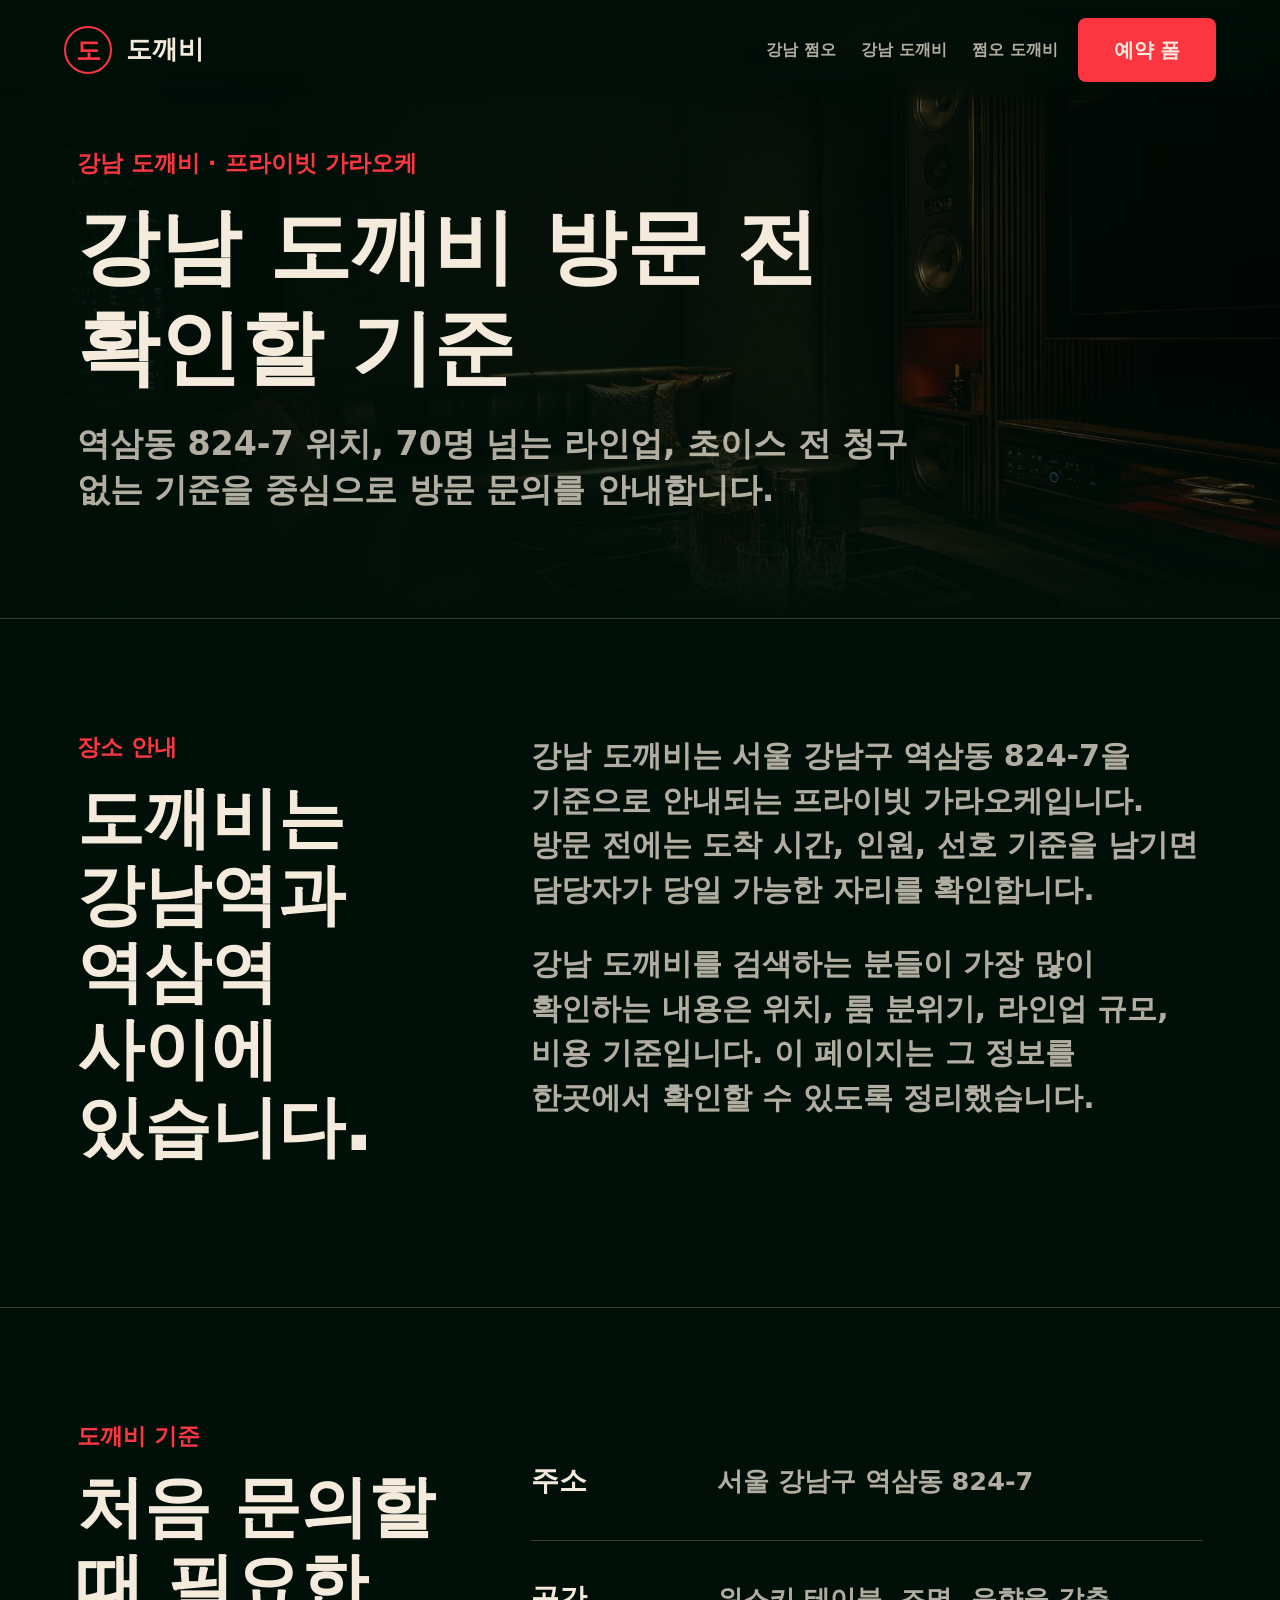
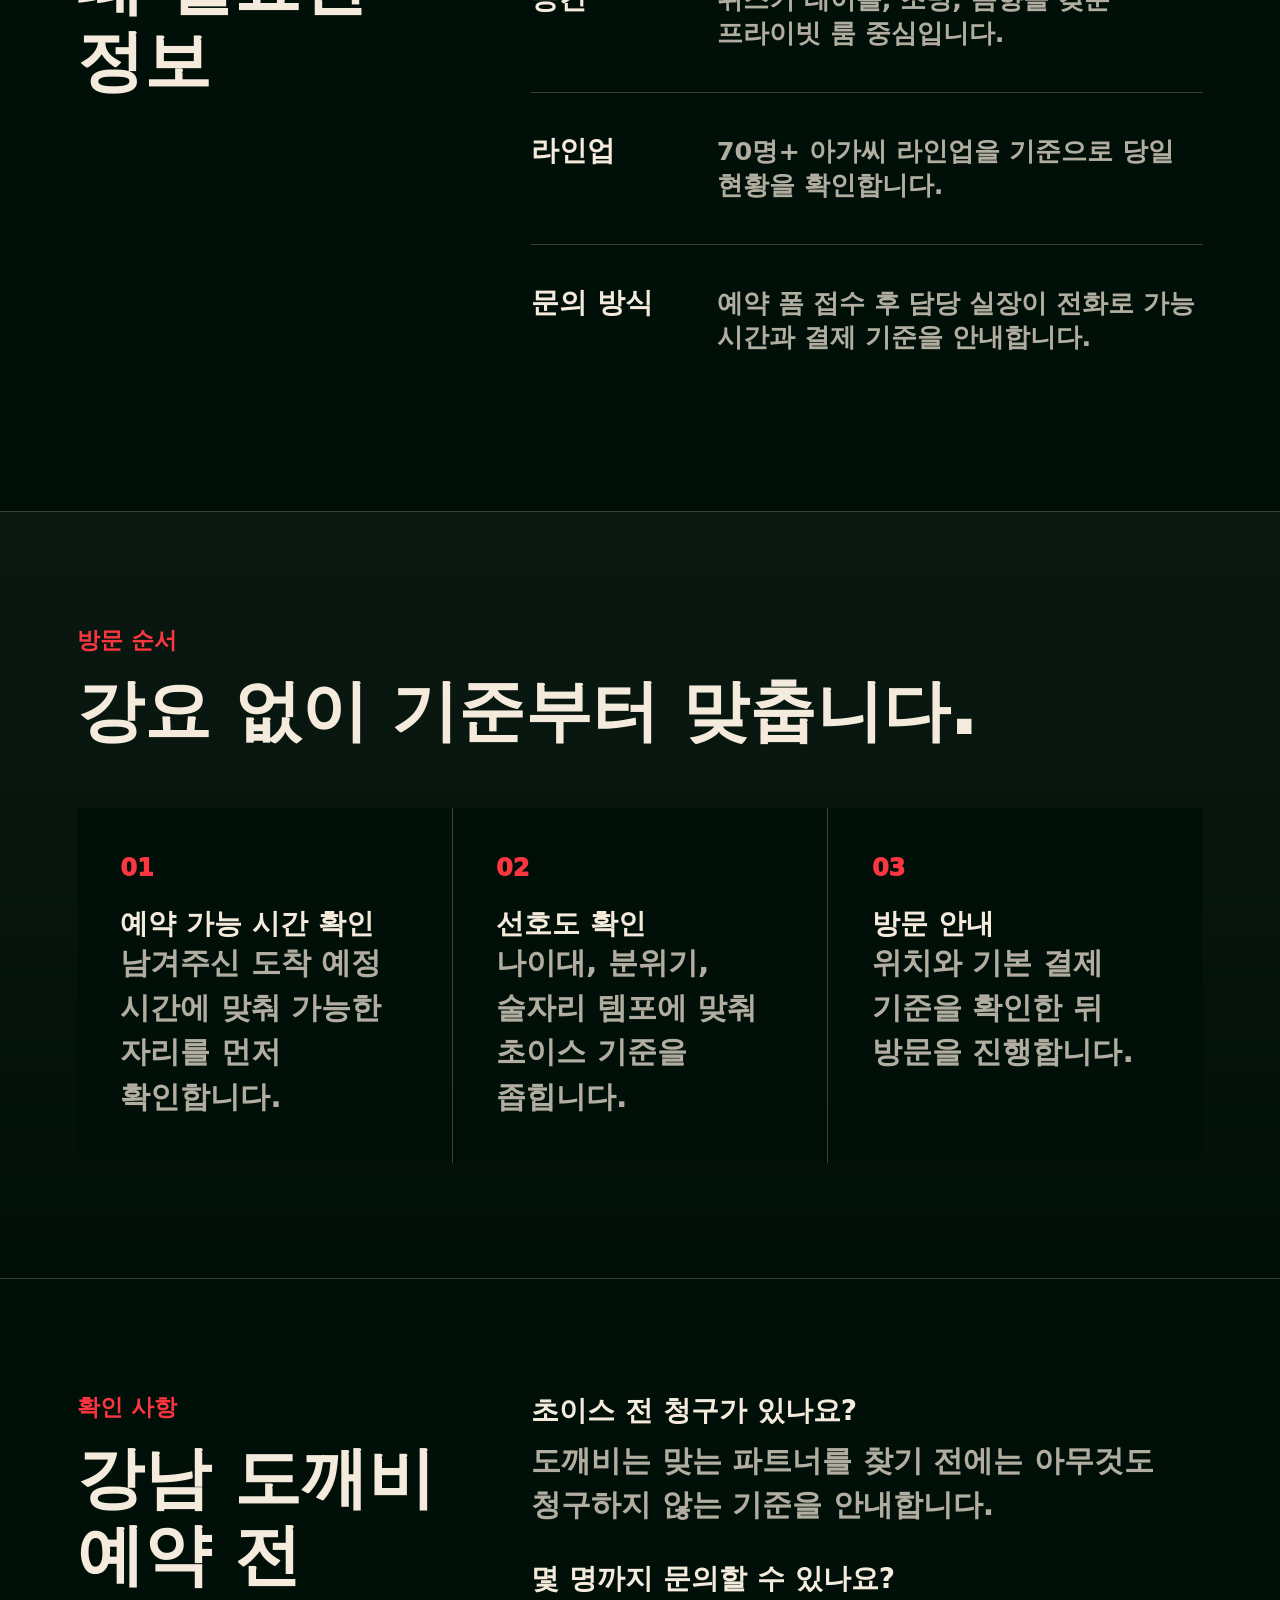
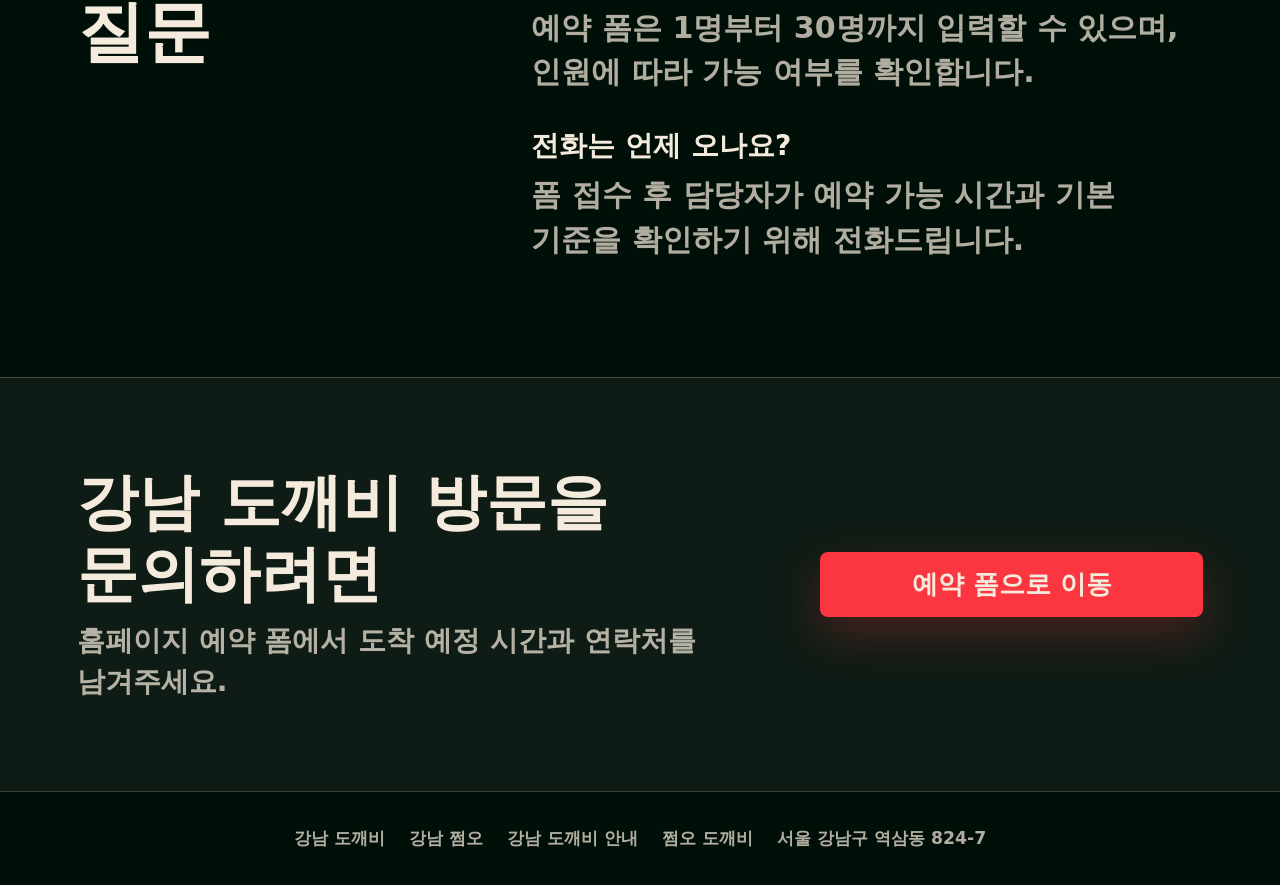
==== gangnam-dokkaebi/index.html @ a61de59d "Implement SEO foundation" ====
<!doctype html>
<html lang="ko">
  <head>
    <meta charset="utf-8">
    <meta name="viewport" content="width=device-width, initial-scale=1">
    <title>강남 도깨비 | 역삼동 824-7 예약 안내</title>
    <meta
      name="description"
      content="강남 도깨비 방문 문의 안내. 역삼동 824-7 위치, 70명+ 라인업, 초이스 전 청구 없는 프라이빗 가라오케 예약 기준."
    >
    <meta name="robots" content="index,follow">
    <link rel="canonical" href="https://nightingangnam.vercel.app/gangnam-dokkaebi/">
    <meta property="og:type" content="article">
    <meta property="og:locale" content="ko_KR">
    <meta property="og:site_name" content="강남 도깨비">
    <meta property="og:url" content="https://nightingangnam.vercel.app/gangnam-dokkaebi/">
    <meta property="og:title" content="강남 도깨비 | 역삼동 824-7 예약 안내">
    <meta
      property="og:description"
      content="강남 도깨비의 위치, 라인업, 초이스 기준, 방문 문의 흐름을 확인하세요."
    >
    <meta property="og:image" content="https://nightingangnam.vercel.app/assets/dokkaebi-lounge-hero.png">
    <meta property="og:image:width" content="1774">
    <meta property="og:image:height" content="887">
    <meta name="twitter:card" content="summary_large_image">
    <meta name="twitter:title" content="강남 도깨비 | 역삼동 824-7 예약 안내">
    <meta
      name="twitter:description"
      content="강남 도깨비 방문 전 위치와 예약 기준을 확인하세요."
    >
    <meta name="twitter:image" content="https://nightingangnam.vercel.app/assets/dokkaebi-lounge-hero.png">
    <meta name="theme-color" content="#000F08">
    <link rel="preload" href="../assets/dokkaebi-lounge-hero.avif" as="image" type="image/avif">
    <link rel="stylesheet" href="../styles.css">
    <script type="application/ld+json">
      {
        "@context": "https://schema.org",
        "@graph": [
          {
            "@type": "EntertainmentBusiness",
            "@id": "https://nightingangnam.vercel.app/#business",
            "name": "강남 도깨비",
            "url": "https://nightingangnam.vercel.app/",
            "image": "https://nightingangnam.vercel.app/assets/dokkaebi-lounge-hero.png",
            "description": "서울 강남구 역삼동 824-7에 있는 프라이빗 가라오케 방문 문의 페이지입니다.",
            "address": {
              "@type": "PostalAddress",
              "streetAddress": "역삼동 824-7",
              "addressLocality": "강남구",
              "addressRegion": "서울",
              "addressCountry": "KR"
            },
            "areaServed": [
              {
                "@type": "Place",
                "name": "강남"
              },
              {
                "@type": "Place",
                "name": "역삼동"
              }
            ]
          },
          {
            "@type": "WebPage",
            "@id": "https://nightingangnam.vercel.app/gangnam-dokkaebi/#webpage",
            "url": "https://nightingangnam.vercel.app/gangnam-dokkaebi/",
            "name": "강남 도깨비 | 역삼동 824-7 예약 안내",
            "description": "강남 도깨비 방문 문의 안내와 위치, 라인업, 초이스 기준.",
            "about": {
              "@id": "https://nightingangnam.vercel.app/#business"
            },
            "inLanguage": "ko-KR"
          },
          {
            "@type": "BreadcrumbList",
            "@id": "https://nightingangnam.vercel.app/gangnam-dokkaebi/#breadcrumb",
            "itemListElement": [
              {
                "@type": "ListItem",
                "position": 1,
                "name": "강남 도깨비",
                "item": "https://nightingangnam.vercel.app/"
              },
              {
                "@type": "ListItem",
                "position": 2,
                "name": "강남 도깨비 안내",
                "item": "https://nightingangnam.vercel.app/gangnam-dokkaebi/"
              }
            ]
          }
        ]
      }
    </script>
  </head>
  <body>
    <header class="site-header" aria-label="상단 안내">
      <a class="brand" href="../" aria-label="강남 도깨비 홈">
        <span class="brand-mark" aria-hidden="true">도</span>
        <span>도깨비</span>
      </a>
      <nav class="site-nav" aria-label="주요 페이지">
        <a href="../gangnam-jjeomo/">강남 쩜오</a>
        <a href="../gangnam-dokkaebi/">강남 도깨비</a>
        <a href="../jjeomo-dokkaebi/">쩜오 도깨비</a>
      </nav>
      <a class="header-cta" href="../#reservation">예약 폼</a>
    </header>

    <main id="top">
      <section class="page-hero" aria-labelledby="page-title">
        <picture>
          <source srcset="../assets/dokkaebi-lounge-hero.avif" type="image/avif">
          <source srcset="../assets/dokkaebi-lounge-hero.webp" type="image/webp">
          <img
            class="hero-image"
            src="../assets/dokkaebi-lounge-hero.png"
            width="1774"
            height="887"
            fetchpriority="high"
            decoding="async"
            alt="강남 도깨비 역삼동 프라이빗 가라오케 룸"
          >
        </picture>
        <div class="hero-overlay" aria-hidden="true"></div>
        <div class="page-hero-content">
          <p class="eyebrow">강남 도깨비 · 프라이빗 가라오케</p>
          <h1 id="page-title">강남 도깨비 방문 전 확인할 기준</h1>
          <p>
            역삼동 824-7 위치, 70명 넘는 라인업, 초이스 전 청구 없는 기준을 중심으로
            방문 문의를 안내합니다.
          </p>
        </div>
      </section>

      <section class="content-section" aria-labelledby="venue-title">
        <div class="section-heading">
          <p class="eyebrow">장소 안내</p>
          <h2 id="venue-title">도깨비는 강남역과 역삼역 사이에 있습니다.</h2>
        </div>
        <div class="content-copy">
          <p>
            강남 도깨비는 서울 강남구 역삼동 824-7을 기준으로 안내되는 프라이빗
            가라오케입니다. 방문 전에는 도착 시간, 인원, 선호 기준을 남기면 담당자가
            당일 가능한 자리를 확인합니다.
          </p>
          <p>
            강남 도깨비를 검색하는 분들이 가장 많이 확인하는 내용은 위치, 룸 분위기,
            라인업 규모, 비용 기준입니다. 이 페이지는 그 정보를 한곳에서 확인할 수 있도록
            정리했습니다.
          </p>
        </div>
      </section>

      <section class="content-section" aria-labelledby="dokkaebi-title">
        <div class="section-heading">
          <p class="eyebrow">도깨비 기준</p>
          <h2 id="dokkaebi-title">처음 문의할 때 필요한 정보</h2>
        </div>
        <ul class="detail-list">
          <li>
            <strong>주소</strong>
            <span>서울 강남구 역삼동 824-7</span>
          </li>
          <li>
            <strong>공간</strong>
            <span>위스키 테이블, 조명, 음향을 갖춘 프라이빗 룸 중심입니다.</span>
          </li>
          <li>
            <strong>라인업</strong>
            <span>70명+ 아가씨 라인업을 기준으로 당일 현황을 확인합니다.</span>
          </li>
          <li>
            <strong>문의 방식</strong>
            <span>예약 폼 접수 후 담당 실장이 전화로 가능 시간과 결제 기준을 안내합니다.</span>
          </li>
        </ul>
      </section>

      <section class="process-section" aria-labelledby="visit-title">
        <div class="section-heading">
          <p class="eyebrow">방문 순서</p>
          <h2 id="visit-title">강요 없이 기준부터 맞춥니다.</h2>
        </div>
        <ol class="process-list">
          <li>
            <span>01</span>
            <strong>예약 가능 시간 확인</strong>
            남겨주신 도착 예정 시간에 맞춰 가능한 자리를 먼저 확인합니다.
          </li>
          <li>
            <span>02</span>
            <strong>선호도 확인</strong>
            나이대, 분위기, 술자리 템포에 맞춰 초이스 기준을 좁힙니다.
          </li>
          <li>
            <span>03</span>
            <strong>방문 안내</strong>
            위치와 기본 결제 기준을 확인한 뒤 방문을 진행합니다.
          </li>
        </ol>
      </section>

      <section class="faq-section" aria-labelledby="faq-title">
        <div class="section-heading">
          <p class="eyebrow">확인 사항</p>
          <h2 id="faq-title">강남 도깨비 예약 전 질문</h2>
        </div>
        <ul class="faq-list">
          <li>
            <strong>초이스 전 청구가 있나요?</strong>
            <p>도깨비는 맞는 파트너를 찾기 전에는 아무것도 청구하지 않는 기준을 안내합니다.</p>
          </li>
          <li>
            <strong>몇 명까지 문의할 수 있나요?</strong>
            <p>예약 폼은 1명부터 30명까지 입력할 수 있으며, 인원에 따라 가능 여부를 확인합니다.</p>
          </li>
          <li>
            <strong>전화는 언제 오나요?</strong>
            <p>폼 접수 후 담당자가 예약 가능 시간과 기본 기준을 확인하기 위해 전화드립니다.</p>
          </li>
        </ul>
      </section>

      <section class="page-cta" aria-label="예약 문의">
        <div>
          <h2>강남 도깨비 방문을 문의하려면</h2>
          <p>홈페이지 예약 폼에서 도착 예정 시간과 연락처를 남겨주세요.</p>
        </div>
        <a class="primary-button" href="../#reservation">예약 폼으로 이동</a>
      </section>
    </main>

    <footer class="site-footer" aria-label="하단 안내">
      <a href="../">강남 도깨비</a>
      <a href="../gangnam-jjeomo/">강남 쩜오</a>
      <a href="../gangnam-dokkaebi/">강남 도깨비 안내</a>
      <a href="../jjeomo-dokkaebi/">쩜오 도깨비</a>
      <span>서울 강남구 역삼동 824-7</span>
    </footer>
  </body>
</html>
---- styles.css ----
:root {
  --night: #000f08;
  --champagne: #f5ebdd;
  --red: #fb3640;
  --muted: rgba(245, 235, 221, 0.72);
  --line: rgba(245, 235, 221, 0.22);
  --panel: rgba(245, 235, 221, 0.08);
  --shadow: 0 28px 80px rgba(0, 15, 8, 0.55);
}

* {
  box-sizing: border-box;
}

html {
  scroll-behavior: smooth;
}

body {
  margin: 0;
  color: var(--champagne);
  background: var(--night);
  font-family:
    Pretendard,
    "Noto Sans KR",
    "Apple SD Gothic Neo",
    "Malgun Gothic",
    system-ui,
    -apple-system,
    BlinkMacSystemFont,
    sans-serif;
  font-size: 24px;
  line-height: 1.45;
  letter-spacing: 0;
  word-break: keep-all;
}

body::selection {
  color: var(--night);
  background: var(--red);
}

a {
  color: inherit;
  text-decoration: none;
}

button,
input {
  font: inherit;
}

.site-header {
  position: fixed;
  z-index: 20;
  top: 0;
  left: 0;
  right: 0;
  display: flex;
  align-items: center;
  justify-content: space-between;
  gap: 20px;
  min-height: 86px;
  padding: 18px clamp(20px, 5vw, 72px);
  background: linear-gradient(180deg, rgba(0, 15, 8, 0.92), rgba(0, 15, 8, 0.38) 82%, rgba(0, 15, 8, 0));
  backdrop-filter: blur(10px);
}

.brand {
  display: inline-flex;
  align-items: center;
  gap: 14px;
  font-size: clamp(24px, 2vw, 34px);
  font-weight: 900;
}

.brand-mark {
  display: inline-grid;
  width: 48px;
  height: 48px;
  place-items: center;
  border: 2px solid var(--red);
  border-radius: 50%;
  color: var(--red);
  font-size: 25px;
  line-height: 1;
}

.site-nav {
  display: flex;
  align-items: center;
  justify-content: center;
  gap: clamp(12px, 2vw, 28px);
  margin-left: auto;
}

.site-nav a {
  color: var(--muted);
  font-size: clamp(16px, 1.2vw, 20px);
  font-weight: 900;
  line-height: 1.2;
  white-space: nowrap;
}

.site-nav a:hover {
  color: var(--champagne);
}

.header-cta,
.primary-button,
.secondary-button,
.submit-button,
.modal-button {
  display: inline-flex;
  min-height: 64px;
  align-items: center;
  justify-content: center;
  border: 0;
  border-radius: 8px;
  cursor: pointer;
  font-weight: 900;
  line-height: 1.15;
  transition:
    transform 180ms ease,
    background 180ms ease,
    color 180ms ease,
    border-color 180ms ease;
}

.header-cta {
  min-width: 138px;
  padding: 16px 24px;
  color: var(--champagne);
  background: var(--red);
  font-size: 20px;
}

.hero {
  position: relative;
  min-height: 92svh;
  overflow: hidden;
  display: flex;
  align-items: flex-end;
  padding: 150px clamp(20px, 6vw, 90px) 76px;
  isolation: isolate;
}

.hero-image {
  position: absolute;
  inset: 0;
  width: 100%;
  height: 100%;
  object-fit: cover;
  object-position: center;
  z-index: -3;
}

.hero-overlay {
  position: absolute;
  inset: 0;
  z-index: -2;
  background:
    linear-gradient(90deg, rgba(0, 15, 8, 0.96), rgba(0, 15, 8, 0.74) 42%, rgba(0, 15, 8, 0.18)),
    linear-gradient(0deg, var(--night), rgba(0, 15, 8, 0.2) 34%, rgba(0, 15, 8, 0.42));
}

.hero-content {
  width: min(980px, 100%);
}

.eyebrow {
  margin: 0 0 18px;
  color: var(--red);
  font-size: clamp(19px, 1.8vw, 27px);
  font-weight: 900;
  line-height: 1.2;
}

h1,
h2,
p {
  margin-top: 0;
}

h1 {
  margin-bottom: 12px;
  font-size: clamp(72px, 8vw, 116px);
  line-height: 1.24;
  font-weight: 950;
}

.hero-lede {
  margin-bottom: 18px;
  color: var(--champagne);
  font-size: clamp(36px, 4.5vw, 68px);
  font-weight: 900;
  line-height: 1.16;
}

.hero-copy {
  max-width: 850px;
  margin-bottom: 34px;
  color: var(--muted);
  font-size: clamp(25px, 2.7vw, 38px);
  font-weight: 700;
  line-height: 1.35;
}

.hero-actions {
  display: flex;
  flex-wrap: wrap;
  gap: 14px;
}

.primary-button,
.secondary-button {
  min-width: 230px;
  padding: 18px 28px;
  font-size: clamp(22px, 2vw, 28px);
}

.primary-button {
  color: var(--champagne);
  background: var(--red);
  box-shadow: 0 18px 45px rgba(251, 54, 64, 0.24);
}

.secondary-button {
  border: 2px solid var(--line);
  color: var(--champagne);
  background: rgba(0, 15, 8, 0.42);
}

.primary-button:hover,
.secondary-button:hover,
.header-cta:hover,
.submit-button:hover,
.modal-button:hover {
  transform: translateY(-2px);
}

.trust-band {
  display: grid;
  grid-template-columns: repeat(4, minmax(0, 1fr));
  gap: 1px;
  border-top: 1px solid var(--line);
  border-bottom: 1px solid var(--line);
  background: var(--line);
}

.trust-item {
  min-height: 210px;
  padding: clamp(26px, 3.2vw, 48px);
  background: var(--night);
}

.trust-number {
  display: block;
  margin-bottom: 24px;
  color: var(--red);
  font-size: 24px;
  font-weight: 900;
}

.trust-item strong {
  display: block;
  font-size: clamp(27px, 2.5vw, 40px);
  line-height: 1.2;
}

.intro-section,
.choice-section,
.reservation-section {
  padding: clamp(72px, 9vw, 136px) clamp(20px, 6vw, 90px);
}

.intro-section {
  display: grid;
  grid-template-columns: minmax(280px, 0.82fr) minmax(320px, 1.18fr);
  gap: clamp(34px, 6vw, 96px);
  align-items: start;
}

.section-heading h2,
.choice-panel h2,
.reservation-copy h2 {
  margin-bottom: 26px;
  font-size: clamp(44px, 5.2vw, 82px);
  line-height: 1.16;
  font-weight: 950;
}

.intro-copy p,
.choice-panel p,
.reservation-copy p,
.form-note {
  color: var(--muted);
  font-size: clamp(25px, 2.4vw, 35px);
  font-weight: 650;
  line-height: 1.45;
}

.intro-copy p:last-child,
.choice-panel p:last-child,
.reservation-copy p:last-child {
  margin-bottom: 0;
}

.choice-section {
  display: grid;
  grid-template-columns: minmax(320px, 1fr) minmax(280px, 0.68fr);
  gap: clamp(24px, 5vw, 74px);
  align-items: stretch;
  background:
    linear-gradient(180deg, rgba(245, 235, 221, 0.045), rgba(245, 235, 221, 0)),
    var(--night);
}

.choice-panel,
.reservation-form,
.modal-panel {
  border: 1px solid var(--line);
  border-radius: 8px;
  background: var(--panel);
  box-shadow: var(--shadow);
}

.choice-panel {
  padding: clamp(34px, 5vw, 66px);
}

.choice-metrics {
  display: grid;
  gap: 16px;
}

.choice-metrics div {
  display: flex;
  min-height: 152px;
  flex-direction: column;
  justify-content: center;
  border-top: 1px solid var(--line);
  border-bottom: 1px solid var(--line);
  padding: 24px 0;
}

.choice-metrics strong {
  color: var(--red);
  font-size: clamp(54px, 6vw, 92px);
  line-height: 1.24;
  font-weight: 950;
}

.choice-metrics span {
  margin-top: 12px;
  color: var(--champagne);
  font-size: clamp(23px, 2vw, 31px);
  font-weight: 850;
}

.seo-links-section {
  display: grid;
  grid-template-columns: minmax(280px, 0.72fr) minmax(340px, 1.28fr);
  gap: clamp(28px, 5vw, 76px);
  padding: clamp(72px, 9vw, 128px) clamp(20px, 6vw, 90px);
  border-top: 1px solid var(--line);
}

.link-grid {
  display: grid;
  grid-template-columns: repeat(3, minmax(0, 1fr));
  gap: 14px;
}

.link-card {
  display: flex;
  min-height: 250px;
  flex-direction: column;
  justify-content: space-between;
  border: 1px solid var(--line);
  border-radius: 8px;
  padding: clamp(22px, 2.4vw, 34px);
  background: rgba(245, 235, 221, 0.06);
  transition:
    transform 180ms ease,
    border-color 180ms ease,
    background 180ms ease;
}

.link-card:hover {
  transform: translateY(-3px);
  border-color: rgba(251, 54, 64, 0.72);
  background: rgba(245, 235, 221, 0.1);
}

.link-card span {
  color: var(--red);
  font-size: clamp(19px, 1.5vw, 24px);
  font-weight: 950;
}

.link-card strong {
  color: var(--champagne);
  font-size: clamp(24px, 2.1vw, 34px);
  line-height: 1.24;
}

.reservation-section {
  display: grid;
  grid-template-columns: minmax(320px, 0.85fr) minmax(340px, 1.15fr);
  gap: clamp(32px, 5vw, 82px);
  align-items: start;
  border-top: 1px solid var(--line);
}

.reservation-copy {
  position: sticky;
  top: 118px;
}

.reservation-form {
  padding: clamp(24px, 3.5vw, 48px);
}

.form-grid {
  display: grid;
  grid-template-columns: repeat(2, minmax(0, 1fr));
  gap: 18px;
}

.field,
.choice-field,
.confirm-field {
  display: block;
  margin: 0 0 24px;
}

.field span,
.choice-field legend {
  display: block;
  margin-bottom: 12px;
  color: var(--champagne);
  font-size: clamp(22px, 2vw, 30px);
  font-weight: 900;
  line-height: 1.25;
}

.field input {
  width: 100%;
  min-height: 76px;
  border: 2px solid rgba(245, 235, 221, 0.24);
  border-radius: 8px;
  padding: 16px 18px;
  color: var(--champagne);
  background: rgba(0, 15, 8, 0.86);
  font-size: clamp(23px, 2vw, 30px);
  outline: none;
}

.field input:focus {
  border-color: var(--red);
  box-shadow: 0 0 0 5px rgba(251, 54, 64, 0.16);
}

.field input::placeholder {
  color: rgba(245, 235, 221, 0.44);
}

.choice-field {
  border: 0;
  padding: 0;
}

.segmented {
  display: grid;
  grid-template-columns: repeat(3, minmax(0, 1fr));
  gap: 10px;
}

.segmented.two {
  grid-template-columns: repeat(2, minmax(0, 1fr));
}

.segmented label {
  min-width: 0;
}

.segmented input {
  position: absolute;
  opacity: 0;
  pointer-events: none;
}

.segmented span {
  display: grid;
  min-height: 76px;
  place-items: center;
  border: 2px solid rgba(245, 235, 221, 0.22);
  border-radius: 8px;
  padding: 12px;
  color: var(--champagne);
  background: rgba(0, 15, 8, 0.7);
  font-size: clamp(19px, 1.65vw, 25px);
  font-weight: 900;
  line-height: 1.18;
  text-align: center;
  cursor: pointer;
}

.segmented input:checked + span {
  border-color: var(--red);
  background: var(--red);
}

.segmented input:focus-visible + span {
  outline: 4px solid rgba(251, 54, 64, 0.3);
  outline-offset: 2px;
}

.confirm-field {
  display: grid;
  grid-template-columns: 34px 1fr;
  gap: 16px;
  align-items: start;
  padding: 22px;
  border: 1px solid var(--line);
  border-radius: 8px;
  background: rgba(0, 15, 8, 0.52);
  color: var(--champagne);
  font-size: clamp(20px, 1.8vw, 27px);
  font-weight: 850;
  line-height: 1.35;
}

.confirm-field input {
  width: 30px;
  height: 30px;
  margin-top: 3px;
  accent-color: var(--red);
}

.submit-button {
  width: 100%;
  min-height: 86px;
  margin-top: 4px;
  color: var(--champagne);
  background: var(--red);
  font-size: clamp(27px, 2.6vw, 39px);
}

.submit-button[disabled] {
  cursor: wait;
  opacity: 0.62;
  transform: none;
}

.form-note {
  margin: 18px 0 0;
  font-size: clamp(18px, 1.55vw, 23px);
}

.honeypot {
  position: absolute;
  left: -9999px;
  width: 1px;
  height: 1px;
  opacity: 0;
}

.page-hero {
  position: relative;
  min-height: 68svh;
  overflow: hidden;
  display: flex;
  align-items: flex-end;
  padding: 150px clamp(20px, 6vw, 90px) 72px;
  isolation: isolate;
}

.page-hero .hero-overlay {
  background:
    linear-gradient(90deg, rgba(0, 15, 8, 0.97), rgba(0, 15, 8, 0.78) 48%, rgba(0, 15, 8, 0.28)),
    linear-gradient(0deg, var(--night), rgba(0, 15, 8, 0.12) 40%, rgba(0, 15, 8, 0.38));
}

.page-hero-content {
  width: min(980px, 100%);
}

.page-hero h1 {
  max-width: 980px;
  margin-bottom: 22px;
  font-size: clamp(54px, 6.4vw, 98px);
}

.page-hero p:not(.eyebrow) {
  max-width: 850px;
  color: var(--muted);
  font-size: clamp(25px, 2.6vw, 38px);
  font-weight: 760;
  line-height: 1.38;
}

.content-section,
.process-section,
.faq-section {
  padding: clamp(72px, 9vw, 128px) clamp(20px, 6vw, 90px);
}

.content-section {
  display: grid;
  grid-template-columns: minmax(280px, 0.72fr) minmax(340px, 1.28fr);
  gap: clamp(32px, 6vw, 88px);
  border-top: 1px solid var(--line);
}

.content-copy p,
.process-list li,
.faq-list p {
  color: var(--muted);
  font-size: clamp(24px, 2.35vw, 34px);
  font-weight: 680;
  line-height: 1.48;
}

.content-copy p:last-child,
.faq-list p:last-child {
  margin-bottom: 0;
}

.detail-list,
.process-list,
.faq-list {
  margin: 0;
  padding: 0;
  list-style: none;
}

.detail-list {
  display: grid;
  gap: 1px;
  background: var(--line);
}

.detail-list li,
.process-list li,
.faq-list li {
  background: var(--night);
}

.detail-list li {
  display: grid;
  grid-template-columns: minmax(130px, 0.34fr) minmax(0, 1fr);
  gap: 20px;
  padding: clamp(24px, 3.2vw, 42px) 0;
}

.detail-list strong,
.process-list strong,
.faq-list strong {
  display: block;
  color: var(--champagne);
  font-size: clamp(24px, 2.2vw, 34px);
  line-height: 1.22;
}

.detail-list span {
  color: var(--muted);
  font-size: clamp(23px, 2vw, 31px);
  font-weight: 720;
  line-height: 1.35;
}

.process-section {
  border-top: 1px solid var(--line);
  background:
    linear-gradient(180deg, rgba(245, 235, 221, 0.045), rgba(245, 235, 221, 0)),
    var(--night);
}

.process-list {
  display: grid;
  grid-template-columns: repeat(3, minmax(0, 1fr));
  gap: 1px;
  margin-top: clamp(28px, 5vw, 58px);
  background: var(--line);
}

.process-list li {
  min-height: 260px;
  padding: clamp(26px, 3.4vw, 44px);
}

.process-list span {
  display: block;
  margin-bottom: 20px;
  color: var(--red);
  font-size: 24px;
  font-weight: 950;
}

.faq-section {
  display: grid;
  grid-template-columns: minmax(280px, 0.72fr) minmax(340px, 1.28fr);
  gap: clamp(32px, 6vw, 88px);
  border-top: 1px solid var(--line);
}

.faq-list {
  display: grid;
  gap: 34px;
}

.faq-list strong {
  margin-bottom: 10px;
}

.page-cta {
  display: grid;
  grid-template-columns: minmax(280px, 0.85fr) auto;
  gap: 24px;
  align-items: center;
  padding: clamp(54px, 7vw, 88px) clamp(20px, 6vw, 90px);
  border-top: 1px solid var(--line);
  background: rgba(245, 235, 221, 0.06);
}

.page-cta h2 {
  margin-bottom: 12px;
  font-size: clamp(38px, 4.8vw, 72px);
  line-height: 1.16;
}

.page-cta p {
  margin-bottom: 0;
  color: var(--muted);
  font-size: clamp(23px, 2.2vw, 32px);
  font-weight: 720;
}

.site-footer {
  display: flex;
  flex-wrap: wrap;
  gap: 14px 24px;
  align-items: center;
  justify-content: center;
  padding: 34px clamp(20px, 5vw, 72px);
  border-top: 1px solid var(--line);
  color: var(--muted);
  font-size: clamp(17px, 1.35vw, 21px);
  font-weight: 820;
}

.site-footer a:hover {
  color: var(--champagne);
}

.modal {
  position: fixed;
  z-index: 60;
  inset: 0;
  display: grid;
  place-items: center;
  padding: 20px;
  background: rgba(0, 15, 8, 0.82);
}

.modal[hidden] {
  display: none;
}

.modal-panel {
  width: min(720px, 100%);
  padding: clamp(30px, 5vw, 54px);
  text-align: center;
}

.modal-panel h2 {
  margin-bottom: 18px;
  font-size: clamp(36px, 4.8vw, 62px);
  line-height: 1.16;
}

.modal-panel p {
  color: var(--muted);
  font-size: clamp(24px, 2.6vw, 34px);
  font-weight: 750;
}

.modal-button {
  min-width: 190px;
  padding: 18px 34px;
  color: var(--champagne);
  background: var(--red);
  font-size: 26px;
}

@media (max-width: 1040px) {
  .site-nav {
    display: none;
  }

  .trust-band {
    grid-template-columns: repeat(2, minmax(0, 1fr));
  }

  .intro-section,
  .choice-section,
  .reservation-section,
  .seo-links-section,
  .content-section,
  .faq-section,
  .page-cta {
    grid-template-columns: 1fr;
  }

  .link-grid,
  .process-list {
    grid-template-columns: 1fr;
  }

  .reservation-copy {
    position: static;
  }
}

@media (max-width: 720px) {
  body {
    font-size: 22px;
  }

  .site-header {
    min-height: 74px;
    padding: 14px 16px;
  }

  .brand {
    gap: 10px;
    font-size: 23px;
  }

  .brand-mark {
    width: 42px;
    height: 42px;
    font-size: 22px;
  }

  .header-cta {
    min-width: 100px;
    min-height: 50px;
    padding: 12px 14px;
    font-size: 18px;
  }

  .hero {
    min-height: 88svh;
    padding: 112px 18px 48px;
  }

  .page-hero {
    min-height: 72svh;
    padding: 112px 18px 48px;
  }

  .hero-overlay {
    background:
      linear-gradient(90deg, rgba(0, 15, 8, 0.98), rgba(0, 15, 8, 0.72) 58%, rgba(0, 15, 8, 0.38)),
      linear-gradient(0deg, var(--night), rgba(0, 15, 8, 0.24) 42%, rgba(0, 15, 8, 0.5));
  }

  h1 {
    font-size: clamp(50px, 15vw, 64px);
  }

  .hero-lede {
    font-size: clamp(38px, 10vw, 52px);
  }

  .hero-copy {
    font-size: clamp(24px, 6.2vw, 31px);
  }

  .hero-actions {
    display: grid;
    grid-template-columns: 1fr;
  }

  .primary-button,
  .secondary-button {
    width: 100%;
    min-height: 68px;
    font-size: 24px;
  }

  .link-card {
    min-height: 190px;
  }

  .detail-list li {
    grid-template-columns: 1fr;
    gap: 10px;
  }

  .trust-band,
  .form-grid,
  .segmented,
  .segmented.two {
    grid-template-columns: 1fr;
  }

  .trust-item {
    min-height: 156px;
  }

  .intro-section,
  .choice-section,
  .reservation-section {
    padding: 64px 18px;
  }

  .section-heading h2,
  .choice-panel h2,
  .reservation-copy h2 {
    font-size: clamp(42px, 11vw, 58px);
  }

  .intro-copy p,
  .choice-panel p,
  .reservation-copy p {
    font-size: clamp(24px, 6.1vw, 30px);
  }

  .choice-panel,
  .reservation-form {
    padding: 24px 18px;
  }

  .field input,
  .segmented span {
    min-height: 72px;
  }

  .confirm-field {
    grid-template-columns: 30px 1fr;
    padding: 18px;
  }

  .submit-button {
    min-height: 80px;
  }
}
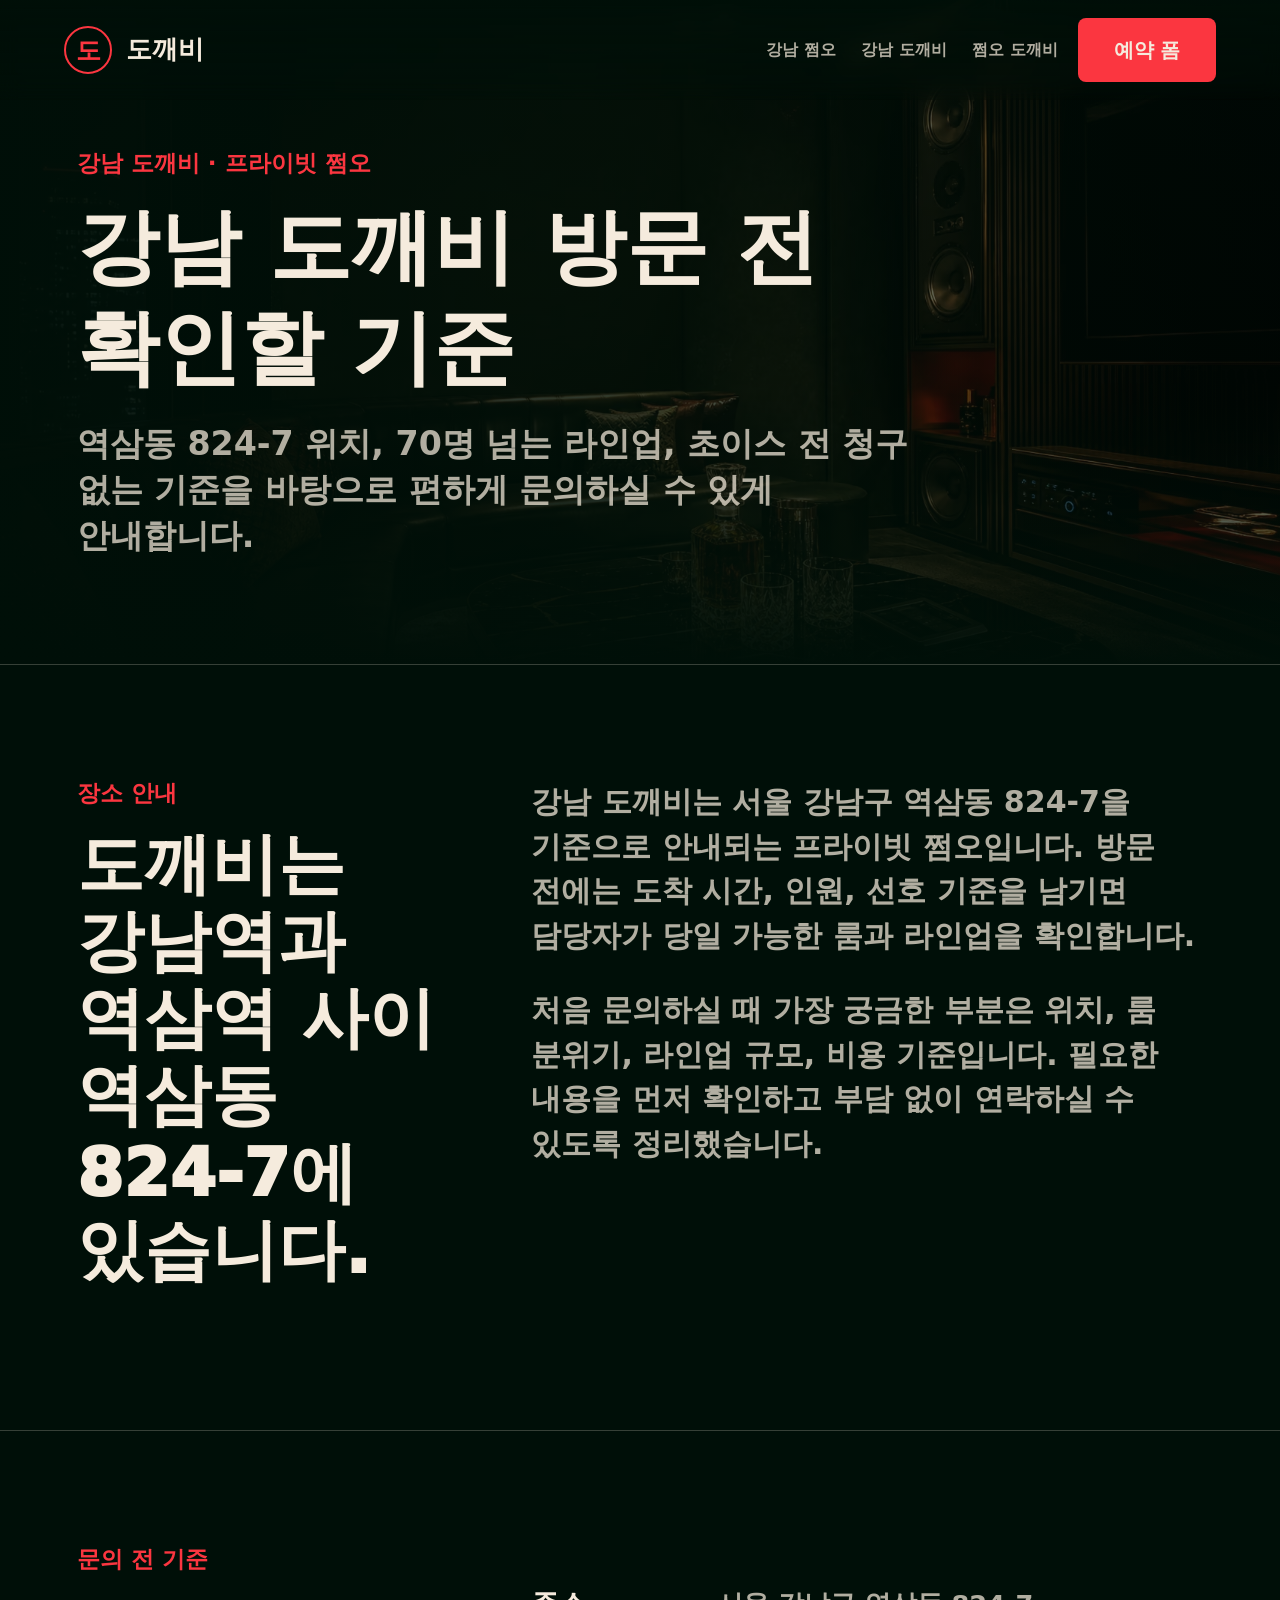
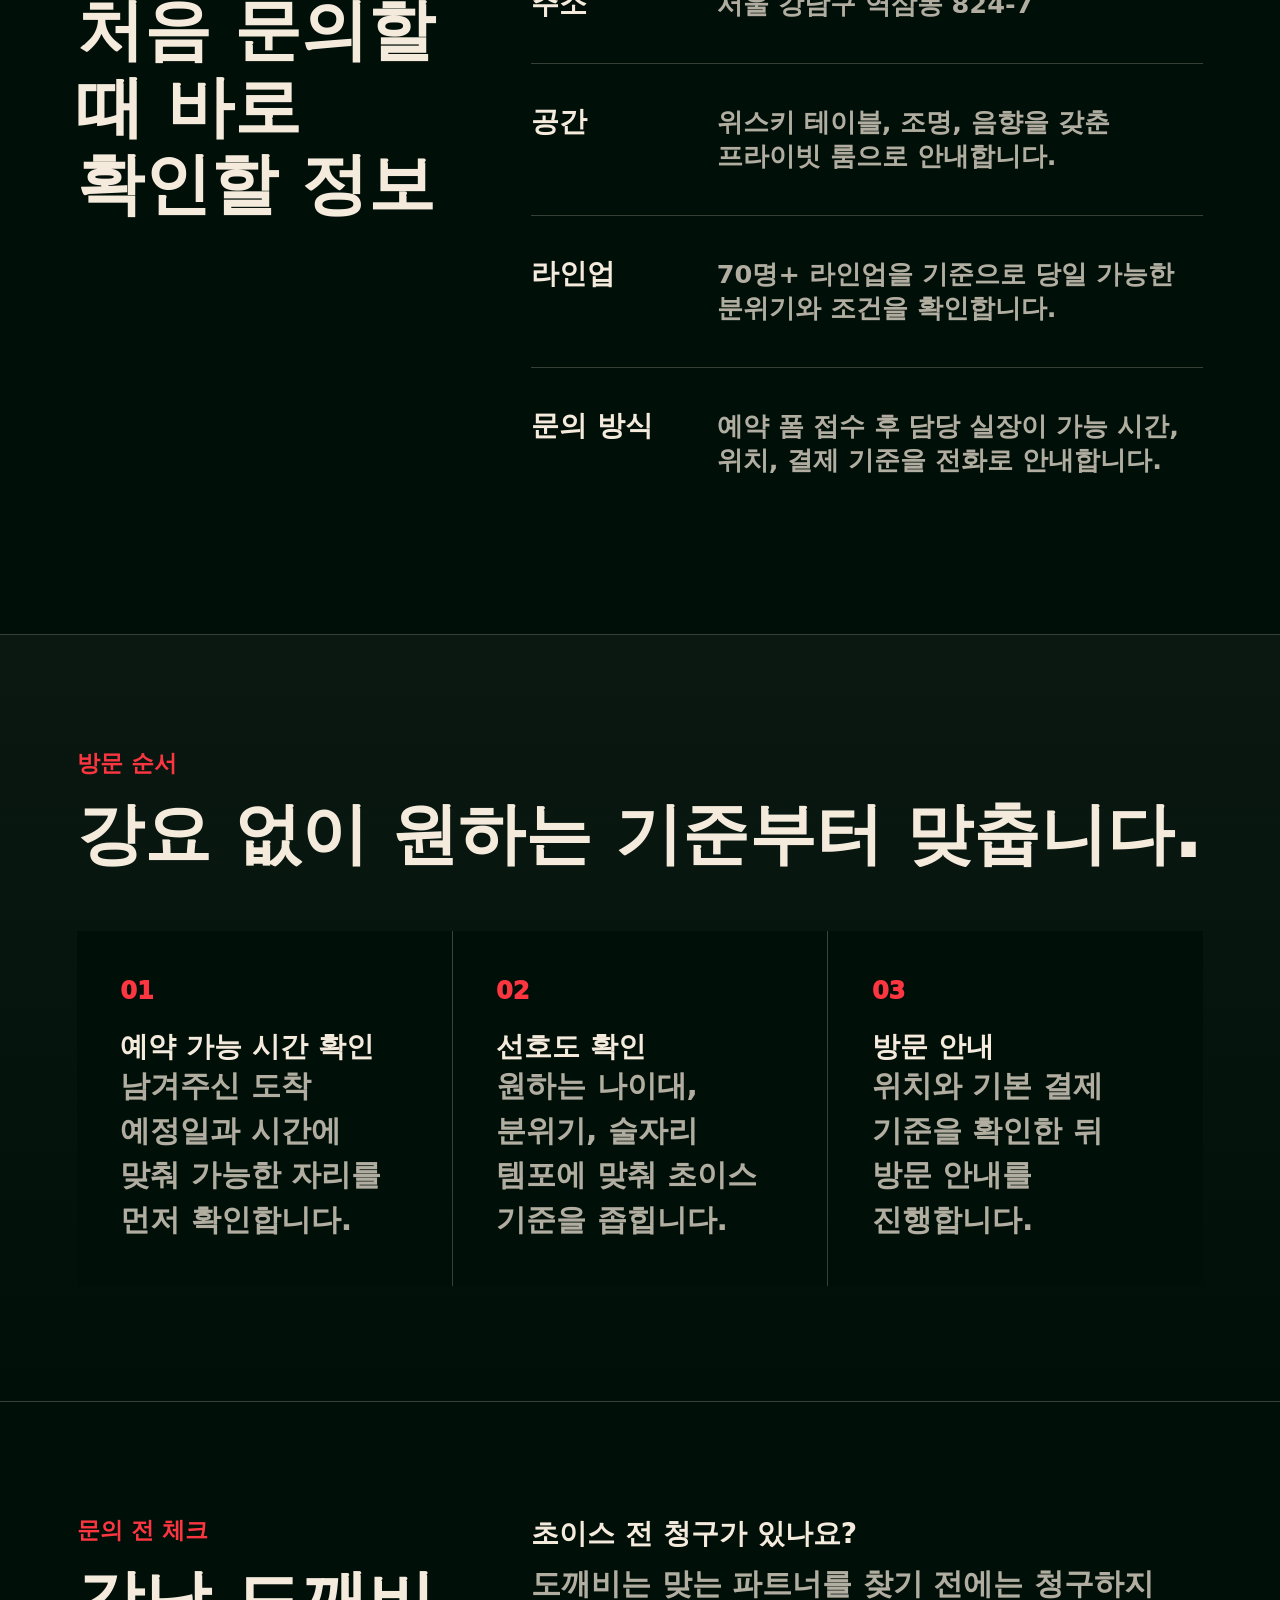
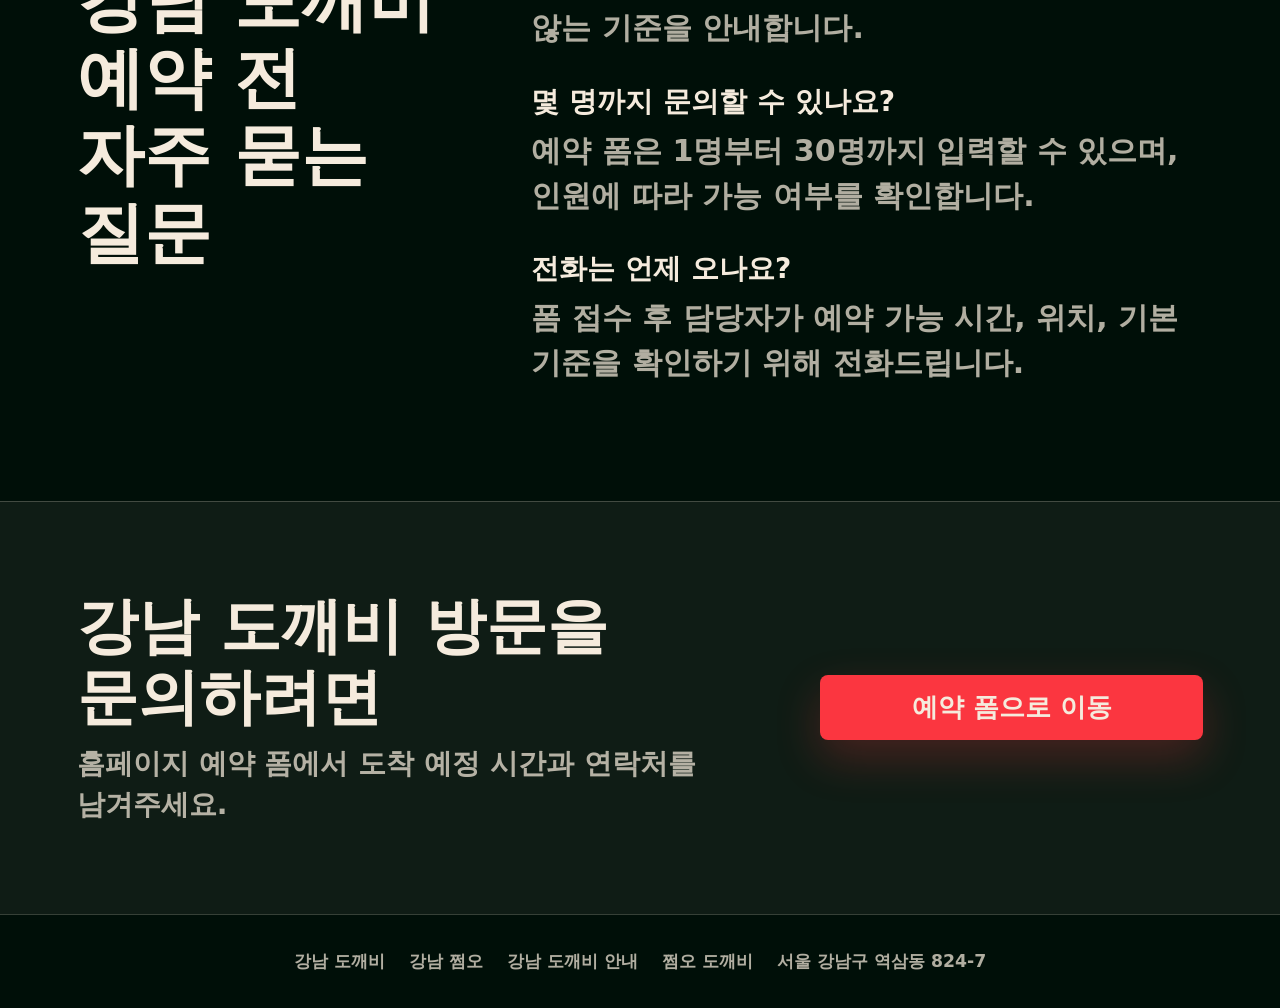
==== commit a740e1d1: "Refine Korean landing copy and mobile form" ====
--- a/gangnam-dokkaebi/index.html
+++ b/gangnam-dokkaebi/index.html
@@ -6,7 +6,7 @@
     <title>강남 도깨비 | 역삼동 824-7 예약 안내</title>
     <meta
       name="description"
-      content="강남 도깨비 방문 문의 안내. 역삼동 824-7 위치, 70명+ 라인업, 초이스 전 청구 없는 프라이빗 가라오케 예약 기준."
+      content="강남 도깨비 방문 문의 안내. 역삼동 824-7 위치, 70명+ 라인업, 초이스 전 청구 없는 프라이빗 쩜오 예약 기준."
     >
     <meta name="robots" content="index,follow">
     <link rel="canonical" href="https://nightingangnam.vercel.app/gangnam-dokkaebi/">
@@ -42,7 +42,7 @@
             "name": "강남 도깨비",
             "url": "https://nightingangnam.vercel.app/",
             "image": "https://nightingangnam.vercel.app/assets/dokkaebi-lounge-hero.png",
-            "description": "서울 강남구 역삼동 824-7에 있는 프라이빗 가라오케 방문 문의 페이지입니다.",
+            "description": "서울 강남구 역삼동 824-7에 있는 프라이빗 쩜오 방문 문의 페이지입니다.",
             "address": {
               "@type": "PostalAddress",
               "streetAddress": "역삼동 824-7",
@@ -120,16 +120,16 @@
             height="887"
             fetchpriority="high"
             decoding="async"
-            alt="강남 도깨비 역삼동 프라이빗 가라오케 룸"
+            alt="강남 도깨비 역삼동 프라이빗 쩜오 룸"
           >
         </picture>
         <div class="hero-overlay" aria-hidden="true"></div>
         <div class="page-hero-content">
-          <p class="eyebrow">강남 도깨비 · 프라이빗 가라오케</p>
+          <p class="eyebrow">강남 도깨비 · 프라이빗 쩜오</p>
           <h1 id="page-title">강남 도깨비 방문 전 확인할 기준</h1>
           <p>
-            역삼동 824-7 위치, 70명 넘는 라인업, 초이스 전 청구 없는 기준을 중심으로
-            방문 문의를 안내합니다.
+            역삼동 824-7 위치, 70명 넘는 라인업, 초이스 전 청구 없는 기준을 바탕으로
+            편하게 문의하실 수 있게 안내합니다.
           </p>
         </div>
       </section>
@@ -137,26 +137,25 @@
       <section class="content-section" aria-labelledby="venue-title">
         <div class="section-heading">
           <p class="eyebrow">장소 안내</p>
-          <h2 id="venue-title">도깨비는 강남역과 역삼역 사이에 있습니다.</h2>
+          <h2 id="venue-title">도깨비는 강남역과 역삼역 사이 역삼동 824-7에 있습니다.</h2>
         </div>
         <div class="content-copy">
           <p>
             강남 도깨비는 서울 강남구 역삼동 824-7을 기준으로 안내되는 프라이빗
-            가라오케입니다. 방문 전에는 도착 시간, 인원, 선호 기준을 남기면 담당자가
-            당일 가능한 자리를 확인합니다.
+            쩜오입니다. 방문 전에는 도착 시간, 인원, 선호 기준을 남기면 담당자가
+            당일 가능한 룸과 라인업을 확인합니다.
           </p>
           <p>
-            강남 도깨비를 검색하는 분들이 가장 많이 확인하는 내용은 위치, 룸 분위기,
-            라인업 규모, 비용 기준입니다. 이 페이지는 그 정보를 한곳에서 확인할 수 있도록
-            정리했습니다.
+            처음 문의하실 때 가장 궁금한 부분은 위치, 룸 분위기, 라인업 규모, 비용
+            기준입니다. 필요한 내용을 먼저 확인하고 부담 없이 연락하실 수 있도록 정리했습니다.
           </p>
         </div>
       </section>
 
       <section class="content-section" aria-labelledby="dokkaebi-title">
         <div class="section-heading">
-          <p class="eyebrow">도깨비 기준</p>
-          <h2 id="dokkaebi-title">처음 문의할 때 필요한 정보</h2>
+          <p class="eyebrow">문의 전 기준</p>
+          <h2 id="dokkaebi-title">처음 문의할 때 바로 확인할 정보</h2>
         </div>
         <ul class="detail-list">
           <li>
@@ -165,15 +164,15 @@
           </li>
           <li>
             <strong>공간</strong>
-            <span>위스키 테이블, 조명, 음향을 갖춘 프라이빗 룸 중심입니다.</span>
+            <span>위스키 테이블, 조명, 음향을 갖춘 프라이빗 룸으로 안내합니다.</span>
           </li>
           <li>
             <strong>라인업</strong>
-            <span>70명+ 아가씨 라인업을 기준으로 당일 현황을 확인합니다.</span>
+            <span>70명+ 라인업을 기준으로 당일 가능한 분위기와 조건을 확인합니다.</span>
           </li>
           <li>
             <strong>문의 방식</strong>
-            <span>예약 폼 접수 후 담당 실장이 전화로 가능 시간과 결제 기준을 안내합니다.</span>
+            <span>예약 폼 접수 후 담당 실장이 가능 시간, 위치, 결제 기준을 전화로 안내합니다.</span>
           </li>
         </ul>
       </section>
@@ -181,36 +180,36 @@
       <section class="process-section" aria-labelledby="visit-title">
         <div class="section-heading">
           <p class="eyebrow">방문 순서</p>
-          <h2 id="visit-title">강요 없이 기준부터 맞춥니다.</h2>
+          <h2 id="visit-title">강요 없이 원하는 기준부터 맞춥니다.</h2>
         </div>
         <ol class="process-list">
           <li>
             <span>01</span>
             <strong>예약 가능 시간 확인</strong>
-            남겨주신 도착 예정 시간에 맞춰 가능한 자리를 먼저 확인합니다.
+            남겨주신 도착 예정일과 시간에 맞춰 가능한 자리를 먼저 확인합니다.
           </li>
           <li>
             <span>02</span>
             <strong>선호도 확인</strong>
-            나이대, 분위기, 술자리 템포에 맞춰 초이스 기준을 좁힙니다.
+            원하는 나이대, 분위기, 술자리 템포에 맞춰 초이스 기준을 좁힙니다.
           </li>
           <li>
             <span>03</span>
             <strong>방문 안내</strong>
-            위치와 기본 결제 기준을 확인한 뒤 방문을 진행합니다.
+            위치와 기본 결제 기준을 확인한 뒤 방문 안내를 진행합니다.
           </li>
         </ol>
       </section>
 
       <section class="faq-section" aria-labelledby="faq-title">
         <div class="section-heading">
-          <p class="eyebrow">확인 사항</p>
-          <h2 id="faq-title">강남 도깨비 예약 전 질문</h2>
+          <p class="eyebrow">문의 전 체크</p>
+          <h2 id="faq-title">강남 도깨비 예약 전 자주 묻는 질문</h2>
         </div>
         <ul class="faq-list">
           <li>
             <strong>초이스 전 청구가 있나요?</strong>
-            <p>도깨비는 맞는 파트너를 찾기 전에는 아무것도 청구하지 않는 기준을 안내합니다.</p>
+            <p>도깨비는 맞는 파트너를 찾기 전에는 청구하지 않는 기준을 안내합니다.</p>
           </li>
           <li>
             <strong>몇 명까지 문의할 수 있나요?</strong>
@@ -218,7 +217,7 @@
           </li>
           <li>
             <strong>전화는 언제 오나요?</strong>
-            <p>폼 접수 후 담당자가 예약 가능 시간과 기본 기준을 확인하기 위해 전화드립니다.</p>
+            <p>폼 접수 후 담당자가 예약 가능 시간, 위치, 기본 기준을 확인하기 위해 전화드립니다.</p>
           </li>
         </ul>
       </section>
--- a/styles.css
+++ b/styles.css
@@ -46,7 +46,8 @@
 }
 
 button,
-input {
+input,
+select {
   font: inherit;
 }
 
@@ -428,6 +429,10 @@
   gap: 18px;
 }
 
+.arrival-grid {
+  grid-template-columns: minmax(0, 1fr) minmax(0, 0.86fr) minmax(0, 0.72fr);
+}
+
 .field,
 .choice-field,
 .confirm-field {
@@ -445,8 +450,10 @@
   line-height: 1.25;
 }
 
-.field input {
+.field input,
+.field select {
   width: 100%;
+  min-width: 0;
   min-height: 76px;
   border: 2px solid rgba(245, 235, 221, 0.24);
   border-radius: 8px;
@@ -457,7 +464,23 @@
   outline: none;
 }
 
-.field input:focus {
+.field select {
+  appearance: none;
+  background-image:
+    linear-gradient(45deg, transparent 50%, var(--champagne) 50%),
+    linear-gradient(135deg, var(--champagne) 50%, transparent 50%);
+  background-position:
+    calc(100% - 26px) 50%,
+    calc(100% - 17px) 50%;
+  background-size:
+    9px 9px,
+    9px 9px;
+  background-repeat: no-repeat;
+  padding-right: 48px;
+}
+
+.field input:focus,
+.field select:focus {
   border-color: var(--red);
   box-shadow: 0 0 0 5px rgba(251, 54, 64, 0.16);
 }
@@ -936,6 +959,7 @@
   }
 
   .field input,
+  .field select,
   .segmented span {
     min-height: 72px;
   }
